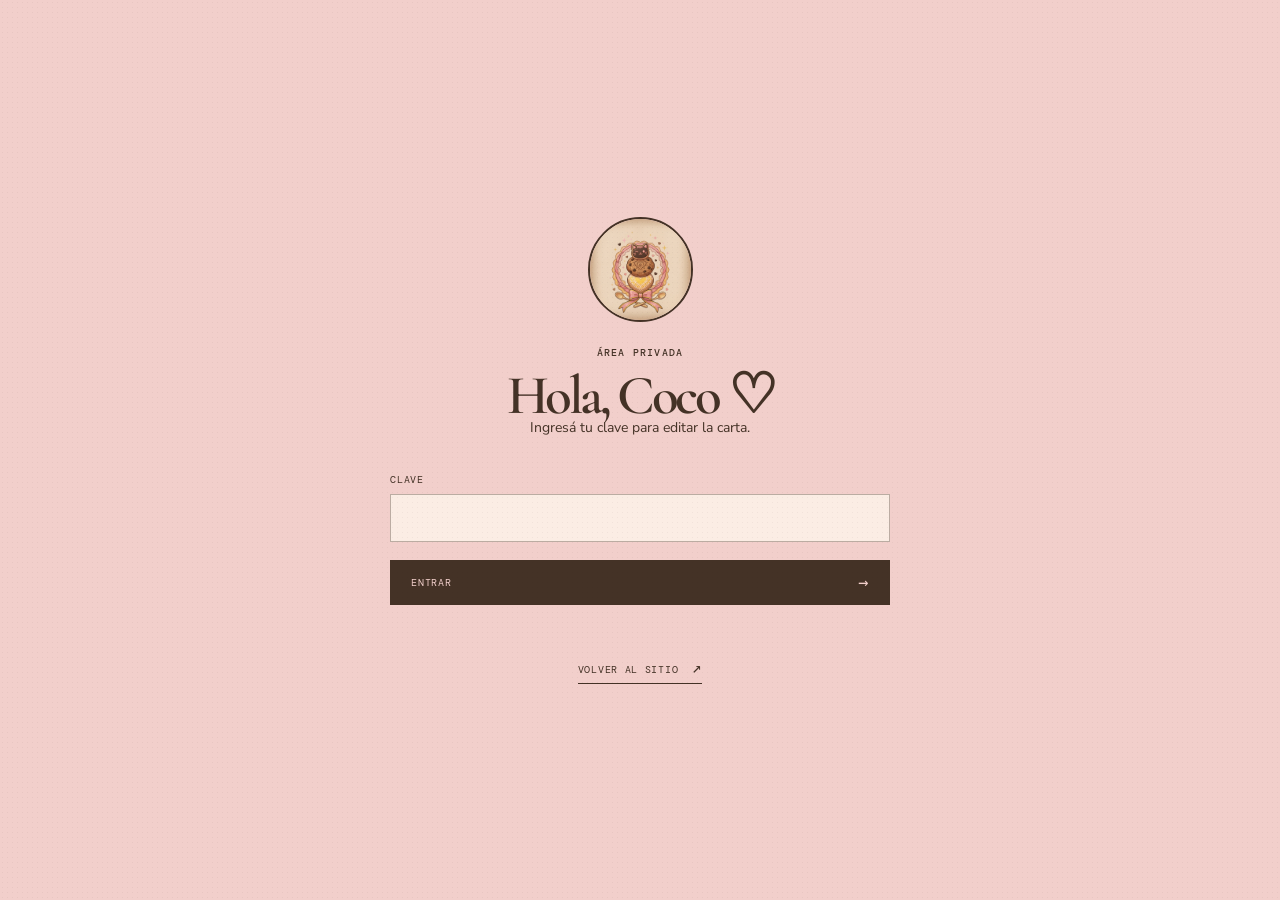
==== admin.html @ c5c944c1 "Create bakery website" ====
<!doctype html>
<html lang="es">
  <head>
    <meta charset="UTF-8" /><meta name="viewport" content="width=device-width, initial-scale=1.0" /><meta name="robots" content="noindex,nofollow" />
    <title>Administración · Coco's Bakery</title><link rel="preconnect" href="https://fonts.googleapis.com" /><link rel="preconnect" href="https://fonts.gstatic.com" crossorigin />
    <link href="https://fonts.googleapis.com/css2?family=Cormorant+Garamond:ital,wght@0,500;0,600;0,700&family=DM+Mono:wght@400;500&family=Nunito+Sans:wght@400;600;700&display=swap" rel="stylesheet" /><link rel="stylesheet" href="styles.css" />
  </head>
  <body class="admin-body"><main class="admin-login" id="admin-login"><img src="assets/cocos-bakery-mark.jpg" alt="" /><p class="eyebrow">Área privada</p><h1>Hola, Coco ♡</h1><p>Ingresá tu clave para editar la carta.</p><form id="login-form"><label for="admin-key">Clave</label><input id="admin-key" type="password" autocomplete="current-password" required /><button class="button button-dark" type="submit">Entrar <span>→</span></button><p class="form-message" role="status"></p></form><a class="text-link" href="index.html">Volver al sitio <span>↗</span></a></main>
    <main class="admin-panel hidden" id="admin-panel"><header class="admin-header"><a class="brand" href="index.html"><span class="brand-mini">C</span><span>Coco's Bakery</span></a><button class="logout" id="logout" type="button">Cerrar sesión</button></header><section class="admin-content"><p class="eyebrow">Panel de administración</p><h1>Tu carta, a tu manera.</h1><p class="admin-intro">Esta primera versión guarda los cambios en este navegador. Cuando el sitio tenga servidor, se conecta a una base de datos para que se vean en todos los dispositivos.</p><div class="admin-grid"><form class="product-form" id="product-form"><h2>Agregar producto</h2><label>Nombre<input name="name" required placeholder="Ej. Torta de cumpleaños" /></label><label>Categoría<select name="category"><option>Galletitas</option><option>Tortas</option><option>Dulces</option></select></label><label>Descripción<textarea name="description" required placeholder="Una breve descripción"></textarea></label><button class="button button-pink" type="submit">Guardar producto <span>+</span></button></form><section class="admin-products"><h2>Productos nuevos</h2><div id="admin-product-list"><p class="empty-state">Todavía no agregaste productos desde este panel.</p></div></section></div></section></main><script src="script.js"></script></body>
</html>
---- styles.css ----
:root { --chocolate:#443226; --wood:#83573a; --milk:#ab7f66; --sakura:#ec9c9d; --mist:#f2cfcb; --paper:#fbede4; --ink:#302018; --line:rgba(68,50,38,.16); --serif:'Cormorant Garamond', Georgia, serif; --sans:'Nunito Sans', sans-serif; --mono:'DM Mono', monospace; }
* { box-sizing:border-box; } html { scroll-behavior:smooth; } body { margin:0; background:var(--paper); color:var(--chocolate); font-family:var(--sans); } body::before { content:''; position:fixed; inset:0; pointer-events:none; opacity:.34; background-image:radial-gradient(rgba(68,50,38,.16) .6px,transparent .7px); background-size:5px 5px; mix-blend-mode:multiply; z-index:10; } a { color:inherit; text-decoration:none; } button,input,textarea,select { font:inherit; } button { cursor:pointer; } .site-shell { overflow:hidden; } .section-pad { padding:104px max(5vw,28px); }
.site-header { min-height:82px; padding:0 max(5vw,28px); display:flex; align-items:center; justify-content:space-between; border-bottom:1px solid var(--line); position:relative; z-index:3; } .brand { display:inline-flex; align-items:center; gap:10px; font-family:var(--serif); font-size:25px; font-weight:600; letter-spacing:-.5px; white-space:nowrap; } .brand-mini { display:grid; place-items:center; width:31px; height:31px; border:1px solid var(--chocolate); border-radius:50%; font-family:var(--serif); font-size:22px; font-style:italic; } .main-nav { display:flex; gap:31px; height:82px; align-items:center; } .main-nav a { font-family:var(--mono); text-transform:uppercase; letter-spacing:.08em; font-size:11px; position:relative; } .main-nav a::after { content:''; position:absolute; left:0; right:0; bottom:-8px; height:1px; transform:scaleX(0); background:var(--chocolate); transition:transform .25s; } .main-nav a:hover::after,.main-nav a.active::after { transform:scaleX(1); }.menu-button { display:none; background:transparent; border:0; color:var(--chocolate); font-family:var(--mono); font-size:11px; text-transform:uppercase; letter-spacing:.08em; }
.eyebrow { font-family:var(--mono); text-transform:uppercase; letter-spacing:.12em; font-size:10px; font-weight:500; margin:0 0 15px; } h1,h2,h3,p { margin-top:0; } h1,h2,h3 { font-family:var(--serif); font-weight:600; } h1 { font-size:clamp(57px,7.6vw,114px); line-height:.8; letter-spacing:-.065em; margin:0; } h1 em,h2 em { font-weight:500; } h2 { font-size:clamp(40px,4.4vw,67px); line-height:.9; letter-spacing:-.055em; margin:0; } .hero { min-height:calc(100vh - 82px); display:grid; grid-template-columns:1.08fr .92fr; padding:clamp(56px,8vh,115px) max(5vw,28px) 55px; position:relative; background:linear-gradient(120deg,var(--paper) 0 68%,var(--mist) 68%); } .hero-copy { align-self:center; max-width:720px; position:relative; z-index:1; } .hero-copy h1 { max-width:800px; } .hero-text { font-size:17px; line-height:1.65; max-width:450px; margin:35px 0 36px; } .hero-actions { display:flex; gap:30px; align-items:center; flex-wrap:wrap; }.button { display:inline-flex; align-items:center; gap:20px; border:1px solid transparent; padding:15px 20px; font-family:var(--mono); text-transform:uppercase; letter-spacing:.08em; font-size:10px; transition:transform .2s, box-shadow .2s; }.button:hover { transform:translateY(-3px); box-shadow:4px 5px 0 rgba(68,50,38,.22); }.button span { font-size:17px; line-height:10px; }.button-dark { color:var(--mist); background:var(--chocolate); }.button-pink { color:var(--chocolate); background:var(--sakura); }.text-link { font-family:var(--mono); text-transform:uppercase; letter-spacing:.07em; font-size:10px; border-bottom:1px solid currentColor; padding:7px 0 5px; }.text-link span { margin-left:7px; font-size:16px; }
.hero-art { min-height:530px; align-self:center; position:relative; margin-left:10px; display:grid; place-items:center; }.lace-ring { position:absolute; width:min(36vw,495px); height:min(36vw,495px); border-radius:49% 51% 48% 52%; border:20px dotted rgba(131,87,58,.35); transform:rotate(-10deg); }.hero-logo-wrap { width:min(27vw,385px); min-width:275px; aspect-ratio:1; border-radius:50%; padding:15px; background:var(--sakura); border:2px solid var(--chocolate); box-shadow:11px 12px 0 rgba(68,50,38,.16); position:relative; z-index:1; }.hero-logo-wrap::before { content:''; position:absolute; inset:5px; border:1px dashed var(--chocolate); border-radius:50%; }.hero-logo-wrap img { width:100%; height:100%; display:block; object-fit:cover; border-radius:50%; border:2px solid var(--chocolate); }.spark { position:absolute; font-family:var(--serif); z-index:2; }.spark-one { color:var(--wood); font-size:42px; top:12%; left:8%; }.spark-two { color:var(--sakura); font-size:66px; right:7%; top:20%; }.spark-three { color:var(--chocolate); font-size:25px; bottom:21%; left:12%; }.ribbon { position:absolute; background:var(--sakura); border:2px solid var(--chocolate); width:92px; height:60px; bottom:8%; z-index:3; }.ribbon-left { transform:rotate(28deg) skew(18deg); left:31%; border-radius:52% 20% 20% 52%; }.ribbon-right { transform:rotate(-28deg) skew(-18deg); right:31%; border-radius:20% 52% 52% 20%; }.art-note { position:absolute; right:1%; bottom:7%; font-family:var(--serif); font-size:23px; font-style:italic; line-height:.8; transform:rotate(-8deg); }
.marquee { display:flex; justify-content:space-around; align-items:center; min-height:56px; padding:9px 5vw; gap:20px; background:var(--chocolate); color:var(--mist); font-family:var(--mono); font-size:10px; letter-spacing:.08em; text-transform:uppercase; white-space:nowrap; }.marquee i { color:var(--sakura); font-style:normal; }.section-heading { display:flex; justify-content:space-between; align-items:end; gap:20px; margin-bottom:45px; }.section-heading .eyebrow { margin-bottom:10px; }.treat-grid { display:grid; grid-template-columns:repeat(3,1fr); gap:23px; }.treat-card { min-height:450px; padding:21px; display:flex; flex-direction:column; border:1px solid rgba(68,50,38,.12); }.treat-card h3 { font-size:33px; margin:8px 0 8px; letter-spacing:-.04em; line-height:.85; }.treat-card p:last-child { font-size:13px; line-height:1.5; margin-bottom:0; }.pink-card { background:var(--sakura); }.cream-card { background:var(--mist); }.brown-card { background:var(--milk); color:var(--paper); }.card-kind { font-family:var(--mono); text-transform:uppercase; letter-spacing:.12em; font-size:9px; margin:0; }.treat-art { height:245px; margin-bottom:24px; position:relative; display:grid; place-items:center; }.cookie-art { margin:0 auto 24px; width:210px; height:210px; border-radius:50%; background:var(--mist); border:7px solid var(--chocolate); box-shadow:inset 0 0 0 5px rgba(236,156,157,.7); color:var(--chocolate); font-family:var(--serif); font-size:75px; }.cookie-art::before,.cookie-art::after { content:'•'; position:absolute; color:var(--milk); font-size:33px; }.cookie-art::before { left:38px; top:31px; }.cookie-art::after { right:38px; bottom:32px; }.cake-art::before,.cake-art::after { content:''; position:absolute; width:160px; height:77px; background:var(--sakura); border:3px solid var(--chocolate); left:50%; transform:translateX(-50%); }.cake-art::before { top:77px; border-radius:50% 50% 12px 12px; box-shadow:0 72px 0 var(--wood),0 72px 0 3px var(--chocolate); }.cake-art::after { width:5px; height:55px; top:25px; background:var(--sakura); border-radius:3px; }.cake-art span { position:absolute; z-index:1; top:62px; width:17px; height:17px; background:var(--mist); border-radius:50%; box-shadow:35px 20px 0 var(--mist),-35px 20px 0 var(--mist); }.brownie-art { width:190px; height:190px; transform:rotate(11deg); background:var(--chocolate); border:7px solid var(--mist); box-shadow:9px 9px 0 rgba(68,50,38,.25); color:var(--sakura); font-size:75px; font-family:var(--serif); }
.story { display:grid; grid-template-columns:.23fr 1.15fr .62fr; align-items:center; gap:7vw; background:var(--wood); color:var(--paper); }.story-copy { max-width:570px; }.story-copy p:not(.eyebrow) { line-height:1.65; font-size:15px; max-width:500px; margin:28px 0 31px; }.story-ornament { display:flex; flex-direction:column; align-items:center; gap:28px; color:var(--sakura); font-size:30px; }.story-ornament::before,.story-ornament::after { content:''; width:1px; height:70px; background:var(--sakura); }.story-stamp { height:190px; width:190px; border:1px solid var(--paper); outline:1px dashed var(--paper); outline-offset:-8px; display:flex; flex-direction:column; align-items:center; justify-content:center; gap:8px; border-radius:50%; text-align:center; transform:rotate(9deg); font-family:var(--mono); letter-spacing:.16em; font-size:10px; }.story-stamp strong { color:var(--sakura); font-family:var(--serif); font-size:49px; line-height:.7; }.story-stamp small { font-family:var(--serif); font-size:14px; font-style:italic; letter-spacing:0; }.social { text-align:center; padding-bottom:118px; }.social h2 { margin-bottom:22px; }.social > p:not(.eyebrow) { max-width:430px; font-size:15px; line-height:1.6; margin:0 auto 35px; }.social-links { display:flex; justify-content:center; flex-wrap:wrap; gap:12px; }.social-links a { width:min(260px,100%); padding:18px 23px; display:flex; justify-content:space-between; background:var(--mist); border:1px solid var(--chocolate); font-family:var(--mono); font-size:11px; text-transform:uppercase; letter-spacing:.09em; transition:background .2s,transform .2s; }.social-links a:hover { background:var(--sakura); transform:translateY(-3px); }.site-footer { padding:31px max(5vw,28px); display:flex; justify-content:space-between; align-items:center; gap:20px; border-top:1px solid var(--line); }.site-footer p { margin:0; font-family:var(--mono); text-transform:uppercase; letter-spacing:.06em; font-size:9px; }.footer-heart { color:var(--sakura); font-size:20px!important; }
.catalogue-hero { min-height:435px; padding:84px max(5vw,28px) 65px; background:var(--mist); position:relative; overflow:hidden; }.catalogue-hero h1 { position:relative; z-index:1; }.catalogue-hero > p:last-of-type { max-width:330px; margin:27px 0 0; line-height:1.6; font-size:14px; }.catalogue-seal { position:absolute; right:13%; top:67px; display:grid; place-items:center; height:180px; width:180px; color:var(--sakura); background:var(--chocolate); border-radius:50%; font-family:var(--serif); font-size:72px; transform:rotate(11deg); outline:1px dashed var(--mist); outline-offset:-9px; }.catalogue-seal small { color:var(--mist); font-family:var(--mono); text-transform:uppercase; letter-spacing:.1em; font-size:8px; margin-top:-57px; }.catalogue { padding-top:56px; }.filters { display:flex; gap:10px; flex-wrap:wrap; padding-bottom:36px; border-bottom:1px solid var(--line); margin-bottom:38px; }.filter { color:var(--chocolate); background:transparent; border:1px solid var(--chocolate); padding:10px 14px; font-family:var(--mono); text-transform:uppercase; letter-spacing:.08em; font-size:9px; }.filter.active,.filter:hover { background:var(--chocolate); color:var(--mist); }.catalogue-grid { display:grid; grid-template-columns:repeat(3,1fr); gap:42px 24px; }.product-card[hidden] { display:none; }.product-card { min-width:0; }.product-visual { aspect-ratio:1.13; display:grid; place-items:center; margin-bottom:17px; overflow:hidden; border:1px solid rgba(68,50,38,.13); position:relative; }.product-visual span { position:relative; z-index:1; font-family:var(--serif); font-size:70px; }.cookie-visual { background:var(--sakura); }.cookie-visual::before { content:''; width:65%; aspect-ratio:1; border-radius:50%; background:var(--mist); border:5px solid var(--chocolate); box-shadow:inset 0 0 0 12px var(--sakura); }.strawberry-visual { background:var(--milk); }.strawberry-visual::before { content:''; width:52%; height:30%; background:var(--mist); border:4px solid var(--chocolate); border-radius:50% 50% 10px 10px; box-shadow:0 53px 0 var(--sakura),0 53px 0 4px var(--chocolate); }.choco-visual { background:var(--chocolate); color:var(--sakura); }.choco-visual::before { content:''; width:54%; aspect-ratio:1; background:var(--milk); transform:rotate(15deg); border:6px solid var(--mist); }.bow-visual { background:var(--mist); }.bow-visual::before,.bow-visual::after { content:''; position:absolute; width:34%; height:26%; background:var(--sakura); border:4px solid var(--chocolate); top:37%; }.bow-visual::before { border-radius:70% 25% 70% 25%; left:17%; transform:rotate(20deg); }.bow-visual::after { border-radius:25% 70% 25% 70%; right:17%; transform:rotate(-20deg); }.vintage-visual { background:var(--sakura); }.vintage-visual::before { content:''; width:58%; height:42%; background:var(--mist); border:4px solid var(--chocolate); border-radius:12px 12px 30% 30%; box-shadow:0 20px 0 -11px var(--chocolate); }.mini-visual { background:var(--wood); color:var(--mist); }.mini-visual::before { content:'✦  ♥  ✦'; position:absolute; color:var(--sakura); font-family:var(--serif); font-size:34px; letter-spacing:14px; }.product-card h3 { font-size:29px; line-height:.9; letter-spacing:-.04em; margin:7px 0 7px; }.product-card > div:last-child > p:not(.card-kind) { font-size:13px; line-height:1.55; margin-bottom:11px; }.price { font-family:var(--mono); text-transform:uppercase; letter-spacing:.11em; font-size:9px; padding-bottom:3px; border-bottom:1px solid var(--chocolate); }.catalogue-note { background:var(--chocolate); color:var(--mist); padding:55px max(5vw,28px); display:flex; align-items:end; justify-content:space-between; gap:35px; }.catalogue-note h2 { font-size:49px; }.catalogue-note p:last-child { width:min(100%,420px); font-size:14px; line-height:1.6; margin:0; }
.admin-body { min-height:100vh; background:var(--mist); }.admin-login { min-height:100vh; width:min(100% - 40px,500px); margin:auto; display:flex; flex-direction:column; justify-content:center; align-items:center; text-align:center; }.admin-login img { height:105px; width:105px; object-fit:cover; border-radius:50%; border:2px solid var(--chocolate); margin-bottom:24px; }.admin-login h1,.admin-content h1 { font-size:55px; }.admin-login > p:not(.eyebrow) { font-size:14px; }.admin-login form { text-align:left; width:100%; margin:22px 0; display:grid; gap:8px; }.admin-login label,.product-form label { font-family:var(--mono); font-size:10px; text-transform:uppercase; letter-spacing:.08em; }.admin-login input,.product-form input,.product-form select,.product-form textarea { width:100%; color:var(--chocolate); background:var(--paper); border:1px solid rgba(68,50,38,.35); padding:12px; outline-color:var(--sakura); }.admin-login .button { justify-content:space-between; margin-top:10px; }.form-message { min-height:15px; color:#8b3040; font-size:12px; margin:0; }.hidden { display:none!important; }.admin-panel { min-height:100vh; }.admin-header { padding:20px max(5vw,28px); border-bottom:1px solid var(--line); display:flex; align-items:center; justify-content:space-between; }.logout { border:0; background:none; font-family:var(--mono); text-transform:uppercase; font-size:10px; letter-spacing:.07em; color:var(--chocolate); }.admin-content { padding:67px max(5vw,28px); }.admin-content > .eyebrow { margin-bottom:8px; }.admin-intro { max-width:620px; line-height:1.6; font-size:14px; margin:25px 0 42px; }.admin-grid { display:grid; grid-template-columns:minmax(280px,.8fr) 1.2fr; gap:38px; }.product-form,.admin-products { padding:25px; background:var(--paper); border:1px solid var(--line); }.product-form { display:grid; gap:17px; align-content:start; }.product-form h2,.admin-products h2 { font-size:34px; margin:0 0 7px; }.product-form label { display:grid; gap:7px; }.product-form textarea { min-height:85px; resize:vertical; }.product-form .button { justify-content:space-between; }.admin-product { display:flex; justify-content:space-between; gap:20px; padding:15px 0; border-top:1px solid var(--line); }.admin-product p { margin:0 0 5px; font-family:var(--mono); text-transform:uppercase; font-size:9px; letter-spacing:.08em; }.admin-product h3 { font-size:24px; margin:0 0 5px; }.admin-product span,.empty-state { font-size:13px; line-height:1.5; }.admin-product button { width:27px; height:27px; border:1px solid var(--chocolate); color:var(--chocolate); background:transparent; font-size:20px; line-height:1; }.visually-hidden { position:absolute; width:1px; height:1px; padding:0; overflow:hidden; clip:rect(0,0,0,0); white-space:nowrap; border:0; }
@media (max-width:800px) { .menu-button { display:block; }.main-nav { display:none; position:absolute; left:0; right:0; top:81px; height:auto; padding:18px 5vw; background:var(--paper); border-bottom:1px solid var(--line); flex-direction:column; align-items:flex-start; gap:19px; }.main-nav.open { display:flex; }.main-nav a::after { display:none; }.hero { grid-template-columns:1fr; min-height:auto; padding-top:77px; background:linear-gradient(163deg,var(--paper) 0 55%,var(--mist) 55%); }.hero-art { min-height:450px; margin:38px 0 0; }.lace-ring { width:390px; height:390px; }.treat-grid,.catalogue-grid { grid-template-columns:repeat(2,1fr); }.story { grid-template-columns:1fr; gap:36px; }.story-ornament { display:none; }.story-stamp { justify-self:end; }.catalogue-seal { right:5%; top:92px; transform:scale(.68) rotate(11deg); transform-origin:top right; }.admin-grid { grid-template-columns:1fr; } }
@media (max-width:540px) { .site-header { min-height:68px; }.brand { font-size:22px; }.main-nav { top:67px; }.hero { padding-top:61px; }.hero h1 { font-size:59px; }.hero-art { min-height:345px; }.hero-logo-wrap { min-width:220px; width:68vw; }.lace-ring { width:290px; height:290px; border-width:13px; }.spark-one { left:0; }.spark-two { right:0; }.art-note { display:none; }.ribbon { bottom:5%; }.marquee { justify-content:flex-start; overflow:hidden; }.marquee span:nth-of-type(n+3),.marquee i:nth-of-type(n+3) { display:none; }.section-pad { padding-top:72px; padding-bottom:72px; }.section-heading { align-items:start; flex-direction:column; margin-bottom:30px; }.treat-grid,.catalogue-grid { grid-template-columns:1fr; }.treat-card { min-height:390px; }.treat-art { height:200px; }.catalogue-hero { min-height:390px; padding-top:64px; }.catalogue-hero h1 { font-size:62px; }.catalogue-seal { display:none; }.catalogue-note { padding-top:47px; padding-bottom:47px; align-items:start; flex-direction:column; gap:20px; }.site-footer { flex-wrap:wrap; }.site-footer p:nth-of-type(1) { order:3; width:calc(100% - 45px); }.story-stamp { justify-self:center; }.social { padding-bottom:84px; } }
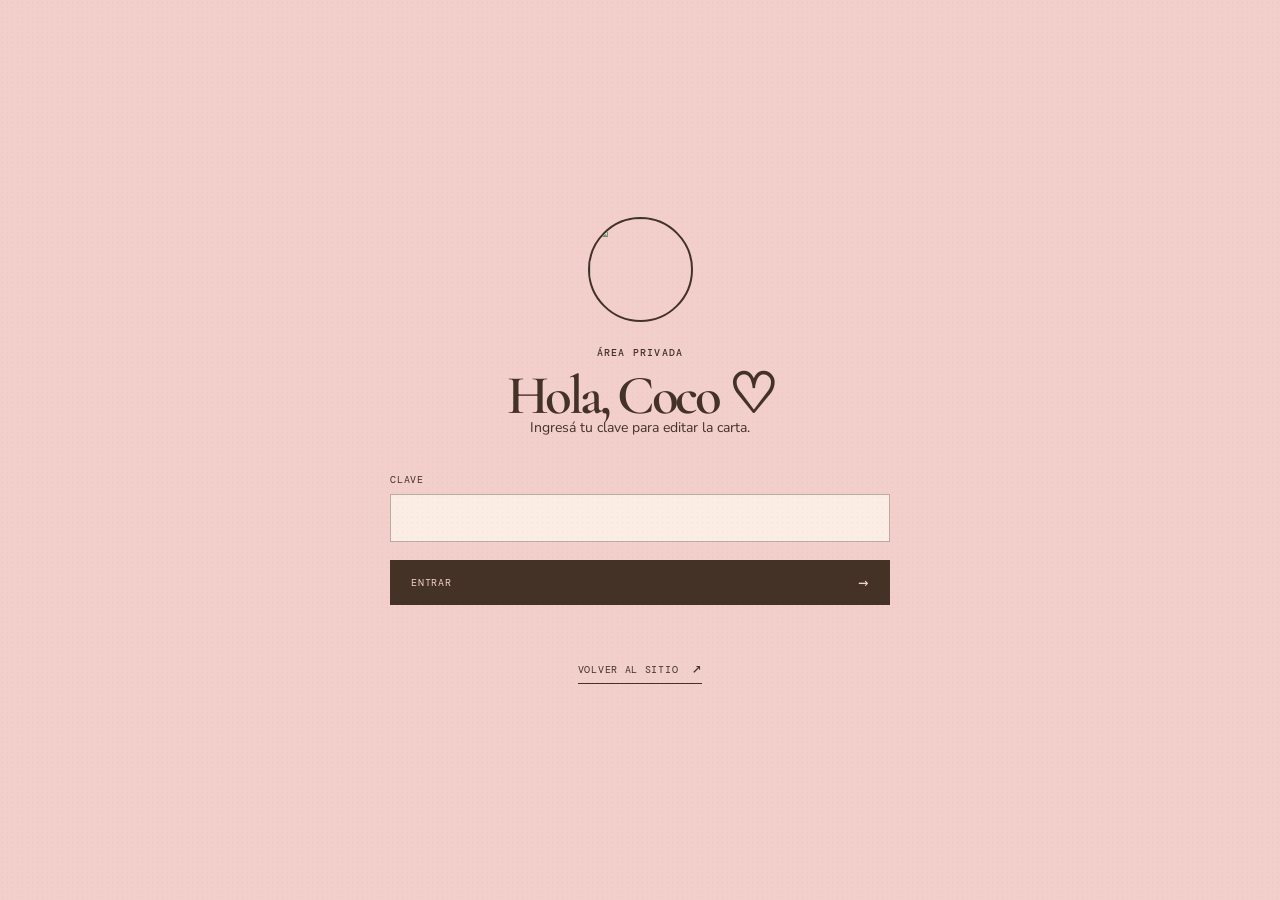
==== commit a1adf185: "Use published brand asset" ====
--- a/admin.html
+++ b/admin.html
@@ -5,6 +5,6 @@
     <title>Administración · Coco's Bakery</title><link rel="preconnect" href="https://fonts.googleapis.com" /><link rel="preconnect" href="https://fonts.gstatic.com" crossorigin />
     <link href="https://fonts.googleapis.com/css2?family=Cormorant+Garamond:ital,wght@0,500;0,600;0,700&family=DM+Mono:wght@400;500&family=Nunito+Sans:wght@400;600;700&display=swap" rel="stylesheet" /><link rel="stylesheet" href="styles.css" />
   </head>
-  <body class="admin-body"><main class="admin-login" id="admin-login"><img src="assets/cocos-bakery-mark.jpg" alt="" /><p class="eyebrow">Área privada</p><h1>Hola, Coco ♡</h1><p>Ingresá tu clave para editar la carta.</p><form id="login-form"><label for="admin-key">Clave</label><input id="admin-key" type="password" autocomplete="current-password" required /><button class="button button-dark" type="submit">Entrar <span>→</span></button><p class="form-message" role="status"></p></form><a class="text-link" href="index.html">Volver al sitio <span>↗</span></a></main>
+  <body class="admin-body"><main class="admin-login" id="admin-login"><img src="https://raw.githubusercontent.com/vslocaltech/cocos-bakery/main/assets/cocos-bakery-mark.jpg" alt="" /><p class="eyebrow">Área privada</p><h1>Hola, Coco ♡</h1><p>Ingresá tu clave para editar la carta.</p><form id="login-form"><label for="admin-key">Clave</label><input id="admin-key" type="password" autocomplete="current-password" required /><button class="button button-dark" type="submit">Entrar <span>→</span></button><p class="form-message" role="status"></p></form><a class="text-link" href="index.html">Volver al sitio <span>↗</span></a></main>
     <main class="admin-panel hidden" id="admin-panel"><header class="admin-header"><a class="brand" href="index.html"><span class="brand-mini">C</span><span>Coco's Bakery</span></a><button class="logout" id="logout" type="button">Cerrar sesión</button></header><section class="admin-content"><p class="eyebrow">Panel de administración</p><h1>Tu carta, a tu manera.</h1><p class="admin-intro">Esta primera versión guarda los cambios en este navegador. Cuando el sitio tenga servidor, se conecta a una base de datos para que se vean en todos los dispositivos.</p><div class="admin-grid"><form class="product-form" id="product-form"><h2>Agregar producto</h2><label>Nombre<input name="name" required placeholder="Ej. Torta de cumpleaños" /></label><label>Categoría<select name="category"><option>Galletitas</option><option>Tortas</option><option>Dulces</option></select></label><label>Descripción<textarea name="description" required placeholder="Una breve descripción"></textarea></label><button class="button button-pink" type="submit">Guardar producto <span>+</span></button></form><section class="admin-products"><h2>Productos nuevos</h2><div id="admin-product-list"><p class="empty-state">Todavía no agregaste productos desde este panel.</p></div></section></div></section></main><script src="script.js"></script></body>
 </html>
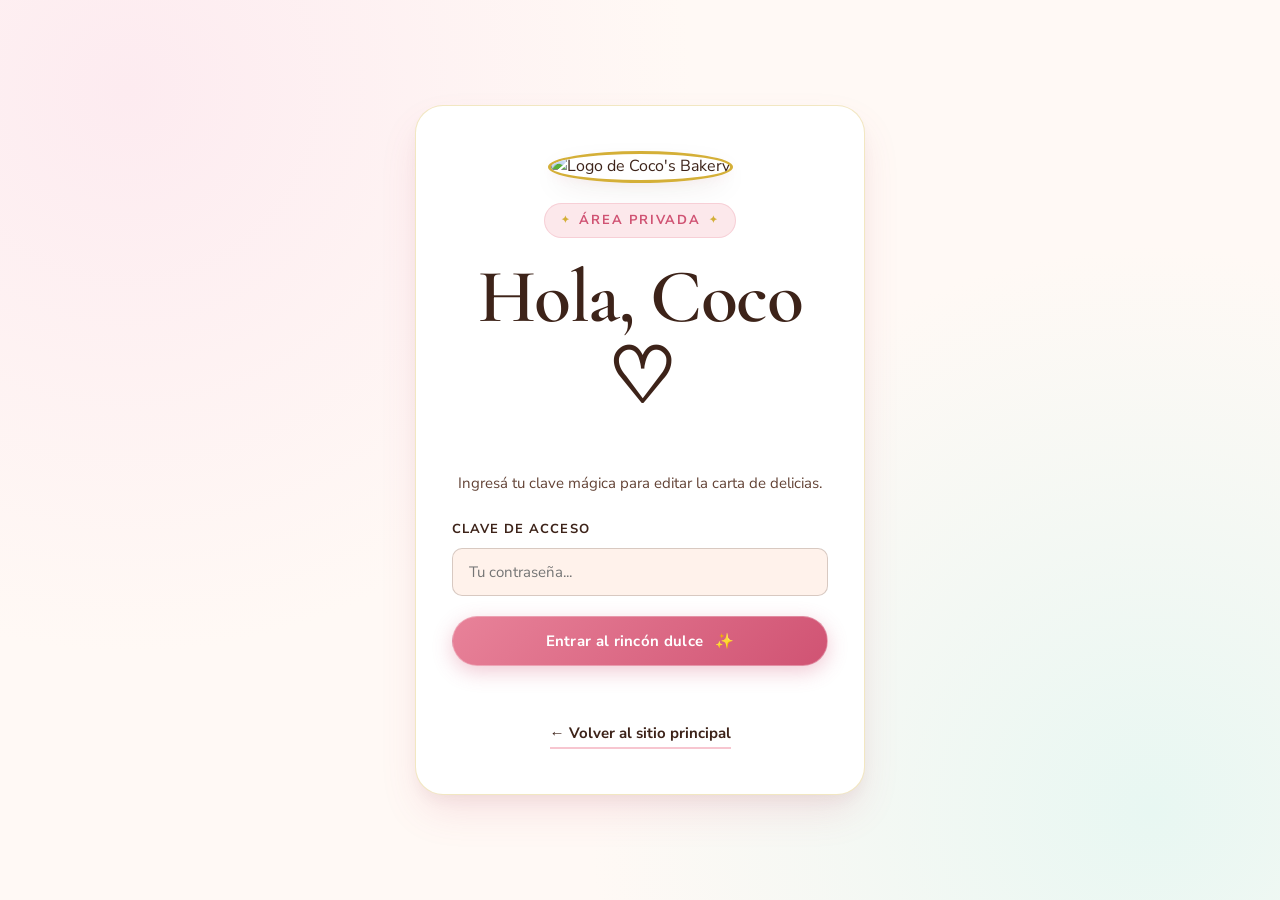
==== commit d9ff750c: "Revamp visual estilo Monerias de Cafe, panel admin completo y script iniciar_sitio.bat" ====
--- a/admin.html
+++ b/admin.html
@@ -1,10 +1,142 @@
 <!doctype html>
 <html lang="es">
   <head>
-    <meta charset="UTF-8" /><meta name="viewport" content="width=device-width, initial-scale=1.0" /><meta name="robots" content="noindex,nofollow" />
-    <title>Administración · Coco's Bakery</title><link rel="preconnect" href="https://fonts.googleapis.com" /><link rel="preconnect" href="https://fonts.gstatic.com" crossorigin />
-    <link href="https://fonts.googleapis.com/css2?family=Cormorant+Garamond:ital,wght@0,500;0,600;0,700&family=DM+Mono:wght@400;500&family=Nunito+Sans:wght@400;600;700&display=swap" rel="stylesheet" /><link rel="stylesheet" href="styles.css" />
+    <meta charset="UTF-8" />
+    <meta name="viewport" content="width=device-width, initial-scale=1.0" />
+    <meta name="robots" content="noindex,nofollow" />
+    <title>Administración · Coco's Bakery</title>
+    <link rel="preconnect" href="https://fonts.googleapis.com" />
+    <link rel="preconnect" href="https://fonts.gstatic.com" crossorigin />
+    <link href="https://fonts.googleapis.com/css2?family=Cormorant+Garamond:ital,wght@0,500;0,600;0,700;1,500&family=Nunito+Sans:wght@400;600;700;800&display=swap" rel="stylesheet" />
+    <link rel="stylesheet" href="styles.css" />
   </head>
-  <body class="admin-body"><main class="admin-login" id="admin-login"><img src="https://raw.githubusercontent.com/vslocaltech/cocos-bakery/main/assets/cocos-bakery-mark.jpg" alt="" /><p class="eyebrow">Área privada</p><h1>Hola, Coco ♡</h1><p>Ingresá tu clave para editar la carta.</p><form id="login-form"><label for="admin-key">Clave</label><input id="admin-key" type="password" autocomplete="current-password" required /><button class="button button-dark" type="submit">Entrar <span>→</span></button><p class="form-message" role="status"></p></form><a class="text-link" href="index.html">Volver al sitio <span>↗</span></a></main>
-    <main class="admin-panel hidden" id="admin-panel"><header class="admin-header"><a class="brand" href="index.html"><span class="brand-mini">C</span><span>Coco's Bakery</span></a><button class="logout" id="logout" type="button">Cerrar sesión</button></header><section class="admin-content"><p class="eyebrow">Panel de administración</p><h1>Tu carta, a tu manera.</h1><p class="admin-intro">Esta primera versión guarda los cambios en este navegador. Cuando el sitio tenga servidor, se conecta a una base de datos para que se vean en todos los dispositivos.</p><div class="admin-grid"><form class="product-form" id="product-form"><h2>Agregar producto</h2><label>Nombre<input name="name" required placeholder="Ej. Torta de cumpleaños" /></label><label>Categoría<select name="category"><option>Galletitas</option><option>Tortas</option><option>Dulces</option></select></label><label>Descripción<textarea name="description" required placeholder="Una breve descripción"></textarea></label><button class="button button-pink" type="submit">Guardar producto <span>+</span></button></form><section class="admin-products"><h2>Productos nuevos</h2><div id="admin-product-list"><p class="empty-state">Todavía no agregaste productos desde este panel.</p></div></section></div></section></main><script src="script.js"></script></body>
+  <body class="admin-body">
+
+    <!-- PANTALLA DE INGRESO (LOGIN) -->
+    <main class="admin-login-wrap" id="admin-login">
+      <div class="admin-login-card">
+        <img class="admin-login-avatar" src="https://raw.githubusercontent.com/vslocaltech/cocos-bakery/main/assets/cocos-bakery-mark.jpg" alt="Logo de Coco's Bakery" />
+        <span class="eyebrow">Área Privada</span>
+        <h1>Hola, Coco ♡</h1>
+        <p style="color: var(--choco-soft); font-size: 15px; margin-bottom: 24px;">Ingresá tu clave mágica para editar la carta de delicias.</p>
+        
+        <form id="login-form">
+          <div class="form-group">
+            <label for="admin-key">Clave de acceso</label>
+            <input id="admin-key" class="form-control" type="password" autocomplete="current-password" placeholder="Tu contraseña..." required />
+          </div>
+          <button class="button button-pink" type="submit" style="width: 100%;">
+            Entrar al rincón dulce <span>✨</span>
+          </button>
+          <p class="form-message" role="status"></p>
+        </form>
+
+        <div style="margin-top: 25px;">
+          <a class="text-link" href="index.html">← Volver al sitio principal</a>
+        </div>
+      </div>
+    </main>
+
+    <!-- PANEL DE ADMINISTRACIÓN (DASHBOARD) -->
+    <main class="admin-panel hidden" id="admin-panel">
+      <!-- Barra superior -->
+      <header class="admin-navbar">
+        <a class="brand" href="index.html">
+          <span class="brand-mini">C</span>
+          <span>Coco's Bakery</span>
+        </a>
+        <div class="admin-nav-actions">
+          <a href="catalogo.html" class="button button-secondary" style="padding: 8px 18px; font-size: 13px;">
+            Ver catálogo <span>↗</span>
+          </a>
+          <button class="button button-dark" id="logout" type="button" style="padding: 8px 18px; font-size: 13px;">
+            Cerrar sesión
+          </button>
+        </div>
+      </header>
+
+      <!-- Contenedor del panel -->
+      <div class="admin-container">
+        <div style="margin-bottom: 35px;">
+          <span class="eyebrow">Monerías de Café · Panel de Gestión</span>
+          <h1>Tu carta, a tu manera ✨</h1>
+          <p style="color: var(--choco-soft); max-width: 680px; font-size: 16px;">
+            Podés agregar nuevos dulces, cambiar sus fotos, actualizar sus precios o editarlos cuando quieras. Los cambios se reflejarán instantáneamente en la tienda.
+          </p>
+        </div>
+
+        <div class="admin-grid-layout">
+          <!-- Formulario Agregar / Editar Producto -->
+          <section class="admin-panel-card">
+            <h2 id="form-title">Agregar Nuevo Dulce 🧁</h2>
+            <p class="subtitle">Completá los detalles para publicar en el catálogo.</p>
+
+            <form id="product-form">
+              <input type="hidden" id="edit-index" value="-1" />
+
+              <div class="form-group">
+                <label for="prod-name">Nombre del producto</label>
+                <input id="prod-name" name="name" class="form-control" required placeholder="Ej. Tarta de Frutillas Vintage" />
+              </div>
+
+              <div class="form-group">
+                <label for="prod-category">Categoría</label>
+                <select id="prod-category" name="category" class="form-control">
+                  <option value="Tortas">Tortas</option>
+                  <option value="Galletitas">Galletitas</option>
+                  <option value="Dulces">Dulces</option>
+                  <option value="Especiales">Especiales</option>
+                </select>
+              </div>
+
+              <div class="form-group">
+                <label for="prod-price">Precio referencial</label>
+                <input id="prod-price" name="price" class="form-control" placeholder="Ej. $4.500 o Consultar" />
+              </div>
+
+              <div class="form-group">
+                <label for="prod-desc">Descripción</label>
+                <textarea id="prod-desc" name="description" class="form-control" rows="3" required placeholder="Detalles, sabores e ingredientes con encanto..."></textarea>
+              </div>
+
+              <div class="form-group">
+                <label>Foto del producto</label>
+                <div style="display: grid; gap: 8px;">
+                  <input type="file" id="product-image-file" class="form-control" accept="image/*" style="font-size: 13px;" />
+                  <input type="url" id="product-image-url" class="form-control" placeholder="O pega un enlace de imagen (https://...)" />
+                </div>
+                <!-- Vista previa de imagen -->
+                <div class="image-preview-box">
+                  <span id="preview-placeholder" class="image-preview-placeholder">
+                    ✨ Vista previa de la foto aquí
+                  </span>
+                  <img id="preview-image" class="hidden" alt="Vista previa del dulce" />
+                </div>
+              </div>
+
+              <div style="display: grid; gap: 10px; margin-top: 25px;">
+                <button id="submit-btn" class="button button-pink" type="submit" style="width: 100%;">
+                  Guardar en la carta <span>+</span>
+                </button>
+                <button id="cancel-btn" class="button button-secondary hidden" type="button" style="width: 100%;">
+                  Cancelar edición
+                </button>
+              </div>
+            </form>
+          </section>
+
+          <!-- Listado de Productos Existentes -->
+          <section class="admin-panel-card">
+            <h2>Dulces en la Carta 🎀</h2>
+            <p class="subtitle">Lista en vivo de los productos disponibles en tu web.</p>
+            <div id="admin-product-list" class="admin-products-list">
+              <!-- Renderizado dinámicamente con script.js -->
+            </div>
+          </section>
+        </div>
+      </div>
+    </main>
+
+    <script src="script.js"></script>
+  </body>
 </html>
--- a/styles.css
+++ b/styles.css
@@ -1,11 +1,1345 @@
-:root { --chocolate:#443226; --wood:#83573a; --milk:#ab7f66; --sakura:#ec9c9d; --mist:#f2cfcb; --paper:#fbede4; --ink:#302018; --line:rgba(68,50,38,.16); --serif:'Cormorant Garamond', Georgia, serif; --sans:'Nunito Sans', sans-serif; --mono:'DM Mono', monospace; }
-* { box-sizing:border-box; } html { scroll-behavior:smooth; } body { margin:0; background:var(--paper); color:var(--chocolate); font-family:var(--sans); } body::before { content:''; position:fixed; inset:0; pointer-events:none; opacity:.34; background-image:radial-gradient(rgba(68,50,38,.16) .6px,transparent .7px); background-size:5px 5px; mix-blend-mode:multiply; z-index:10; } a { color:inherit; text-decoration:none; } button,input,textarea,select { font:inherit; } button { cursor:pointer; } .site-shell { overflow:hidden; } .section-pad { padding:104px max(5vw,28px); }
-.site-header { min-height:82px; padding:0 max(5vw,28px); display:flex; align-items:center; justify-content:space-between; border-bottom:1px solid var(--line); position:relative; z-index:3; } .brand { display:inline-flex; align-items:center; gap:10px; font-family:var(--serif); font-size:25px; font-weight:600; letter-spacing:-.5px; white-space:nowrap; } .brand-mini { display:grid; place-items:center; width:31px; height:31px; border:1px solid var(--chocolate); border-radius:50%; font-family:var(--serif); font-size:22px; font-style:italic; } .main-nav { display:flex; gap:31px; height:82px; align-items:center; } .main-nav a { font-family:var(--mono); text-transform:uppercase; letter-spacing:.08em; font-size:11px; position:relative; } .main-nav a::after { content:''; position:absolute; left:0; right:0; bottom:-8px; height:1px; transform:scaleX(0); background:var(--chocolate); transition:transform .25s; } .main-nav a:hover::after,.main-nav a.active::after { transform:scaleX(1); }.menu-button { display:none; background:transparent; border:0; color:var(--chocolate); font-family:var(--mono); font-size:11px; text-transform:uppercase; letter-spacing:.08em; }
-.eyebrow { font-family:var(--mono); text-transform:uppercase; letter-spacing:.12em; font-size:10px; font-weight:500; margin:0 0 15px; } h1,h2,h3,p { margin-top:0; } h1,h2,h3 { font-family:var(--serif); font-weight:600; } h1 { font-size:clamp(57px,7.6vw,114px); line-height:.8; letter-spacing:-.065em; margin:0; } h1 em,h2 em { font-weight:500; } h2 { font-size:clamp(40px,4.4vw,67px); line-height:.9; letter-spacing:-.055em; margin:0; } .hero { min-height:calc(100vh - 82px); display:grid; grid-template-columns:1.08fr .92fr; padding:clamp(56px,8vh,115px) max(5vw,28px) 55px; position:relative; background:linear-gradient(120deg,var(--paper) 0 68%,var(--mist) 68%); } .hero-copy { align-self:center; max-width:720px; position:relative; z-index:1; } .hero-copy h1 { max-width:800px; } .hero-text { font-size:17px; line-height:1.65; max-width:450px; margin:35px 0 36px; } .hero-actions { display:flex; gap:30px; align-items:center; flex-wrap:wrap; }.button { display:inline-flex; align-items:center; gap:20px; border:1px solid transparent; padding:15px 20px; font-family:var(--mono); text-transform:uppercase; letter-spacing:.08em; font-size:10px; transition:transform .2s, box-shadow .2s; }.button:hover { transform:translateY(-3px); box-shadow:4px 5px 0 rgba(68,50,38,.22); }.button span { font-size:17px; line-height:10px; }.button-dark { color:var(--mist); background:var(--chocolate); }.button-pink { color:var(--chocolate); background:var(--sakura); }.text-link { font-family:var(--mono); text-transform:uppercase; letter-spacing:.07em; font-size:10px; border-bottom:1px solid currentColor; padding:7px 0 5px; }.text-link span { margin-left:7px; font-size:16px; }
-.hero-art { min-height:530px; align-self:center; position:relative; margin-left:10px; display:grid; place-items:center; }.lace-ring { position:absolute; width:min(36vw,495px); height:min(36vw,495px); border-radius:49% 51% 48% 52%; border:20px dotted rgba(131,87,58,.35); transform:rotate(-10deg); }.hero-logo-wrap { width:min(27vw,385px); min-width:275px; aspect-ratio:1; border-radius:50%; padding:15px; background:var(--sakura); border:2px solid var(--chocolate); box-shadow:11px 12px 0 rgba(68,50,38,.16); position:relative; z-index:1; }.hero-logo-wrap::before { content:''; position:absolute; inset:5px; border:1px dashed var(--chocolate); border-radius:50%; }.hero-logo-wrap img { width:100%; height:100%; display:block; object-fit:cover; border-radius:50%; border:2px solid var(--chocolate); }.spark { position:absolute; font-family:var(--serif); z-index:2; }.spark-one { color:var(--wood); font-size:42px; top:12%; left:8%; }.spark-two { color:var(--sakura); font-size:66px; right:7%; top:20%; }.spark-three { color:var(--chocolate); font-size:25px; bottom:21%; left:12%; }.ribbon { position:absolute; background:var(--sakura); border:2px solid var(--chocolate); width:92px; height:60px; bottom:8%; z-index:3; }.ribbon-left { transform:rotate(28deg) skew(18deg); left:31%; border-radius:52% 20% 20% 52%; }.ribbon-right { transform:rotate(-28deg) skew(-18deg); right:31%; border-radius:20% 52% 52% 20%; }.art-note { position:absolute; right:1%; bottom:7%; font-family:var(--serif); font-size:23px; font-style:italic; line-height:.8; transform:rotate(-8deg); }
-.marquee { display:flex; justify-content:space-around; align-items:center; min-height:56px; padding:9px 5vw; gap:20px; background:var(--chocolate); color:var(--mist); font-family:var(--mono); font-size:10px; letter-spacing:.08em; text-transform:uppercase; white-space:nowrap; }.marquee i { color:var(--sakura); font-style:normal; }.section-heading { display:flex; justify-content:space-between; align-items:end; gap:20px; margin-bottom:45px; }.section-heading .eyebrow { margin-bottom:10px; }.treat-grid { display:grid; grid-template-columns:repeat(3,1fr); gap:23px; }.treat-card { min-height:450px; padding:21px; display:flex; flex-direction:column; border:1px solid rgba(68,50,38,.12); }.treat-card h3 { font-size:33px; margin:8px 0 8px; letter-spacing:-.04em; line-height:.85; }.treat-card p:last-child { font-size:13px; line-height:1.5; margin-bottom:0; }.pink-card { background:var(--sakura); }.cream-card { background:var(--mist); }.brown-card { background:var(--milk); color:var(--paper); }.card-kind { font-family:var(--mono); text-transform:uppercase; letter-spacing:.12em; font-size:9px; margin:0; }.treat-art { height:245px; margin-bottom:24px; position:relative; display:grid; place-items:center; }.cookie-art { margin:0 auto 24px; width:210px; height:210px; border-radius:50%; background:var(--mist); border:7px solid var(--chocolate); box-shadow:inset 0 0 0 5px rgba(236,156,157,.7); color:var(--chocolate); font-family:var(--serif); font-size:75px; }.cookie-art::before,.cookie-art::after { content:'•'; position:absolute; color:var(--milk); font-size:33px; }.cookie-art::before { left:38px; top:31px; }.cookie-art::after { right:38px; bottom:32px; }.cake-art::before,.cake-art::after { content:''; position:absolute; width:160px; height:77px; background:var(--sakura); border:3px solid var(--chocolate); left:50%; transform:translateX(-50%); }.cake-art::before { top:77px; border-radius:50% 50% 12px 12px; box-shadow:0 72px 0 var(--wood),0 72px 0 3px var(--chocolate); }.cake-art::after { width:5px; height:55px; top:25px; background:var(--sakura); border-radius:3px; }.cake-art span { position:absolute; z-index:1; top:62px; width:17px; height:17px; background:var(--mist); border-radius:50%; box-shadow:35px 20px 0 var(--mist),-35px 20px 0 var(--mist); }.brownie-art { width:190px; height:190px; transform:rotate(11deg); background:var(--chocolate); border:7px solid var(--mist); box-shadow:9px 9px 0 rgba(68,50,38,.25); color:var(--sakura); font-size:75px; font-family:var(--serif); }
-.story { display:grid; grid-template-columns:.23fr 1.15fr .62fr; align-items:center; gap:7vw; background:var(--wood); color:var(--paper); }.story-copy { max-width:570px; }.story-copy p:not(.eyebrow) { line-height:1.65; font-size:15px; max-width:500px; margin:28px 0 31px; }.story-ornament { display:flex; flex-direction:column; align-items:center; gap:28px; color:var(--sakura); font-size:30px; }.story-ornament::before,.story-ornament::after { content:''; width:1px; height:70px; background:var(--sakura); }.story-stamp { height:190px; width:190px; border:1px solid var(--paper); outline:1px dashed var(--paper); outline-offset:-8px; display:flex; flex-direction:column; align-items:center; justify-content:center; gap:8px; border-radius:50%; text-align:center; transform:rotate(9deg); font-family:var(--mono); letter-spacing:.16em; font-size:10px; }.story-stamp strong { color:var(--sakura); font-family:var(--serif); font-size:49px; line-height:.7; }.story-stamp small { font-family:var(--serif); font-size:14px; font-style:italic; letter-spacing:0; }.social { text-align:center; padding-bottom:118px; }.social h2 { margin-bottom:22px; }.social > p:not(.eyebrow) { max-width:430px; font-size:15px; line-height:1.6; margin:0 auto 35px; }.social-links { display:flex; justify-content:center; flex-wrap:wrap; gap:12px; }.social-links a { width:min(260px,100%); padding:18px 23px; display:flex; justify-content:space-between; background:var(--mist); border:1px solid var(--chocolate); font-family:var(--mono); font-size:11px; text-transform:uppercase; letter-spacing:.09em; transition:background .2s,transform .2s; }.social-links a:hover { background:var(--sakura); transform:translateY(-3px); }.site-footer { padding:31px max(5vw,28px); display:flex; justify-content:space-between; align-items:center; gap:20px; border-top:1px solid var(--line); }.site-footer p { margin:0; font-family:var(--mono); text-transform:uppercase; letter-spacing:.06em; font-size:9px; }.footer-heart { color:var(--sakura); font-size:20px!important; }
-.catalogue-hero { min-height:435px; padding:84px max(5vw,28px) 65px; background:var(--mist); position:relative; overflow:hidden; }.catalogue-hero h1 { position:relative; z-index:1; }.catalogue-hero > p:last-of-type { max-width:330px; margin:27px 0 0; line-height:1.6; font-size:14px; }.catalogue-seal { position:absolute; right:13%; top:67px; display:grid; place-items:center; height:180px; width:180px; color:var(--sakura); background:var(--chocolate); border-radius:50%; font-family:var(--serif); font-size:72px; transform:rotate(11deg); outline:1px dashed var(--mist); outline-offset:-9px; }.catalogue-seal small { color:var(--mist); font-family:var(--mono); text-transform:uppercase; letter-spacing:.1em; font-size:8px; margin-top:-57px; }.catalogue { padding-top:56px; }.filters { display:flex; gap:10px; flex-wrap:wrap; padding-bottom:36px; border-bottom:1px solid var(--line); margin-bottom:38px; }.filter { color:var(--chocolate); background:transparent; border:1px solid var(--chocolate); padding:10px 14px; font-family:var(--mono); text-transform:uppercase; letter-spacing:.08em; font-size:9px; }.filter.active,.filter:hover { background:var(--chocolate); color:var(--mist); }.catalogue-grid { display:grid; grid-template-columns:repeat(3,1fr); gap:42px 24px; }.product-card[hidden] { display:none; }.product-card { min-width:0; }.product-visual { aspect-ratio:1.13; display:grid; place-items:center; margin-bottom:17px; overflow:hidden; border:1px solid rgba(68,50,38,.13); position:relative; }.product-visual span { position:relative; z-index:1; font-family:var(--serif); font-size:70px; }.cookie-visual { background:var(--sakura); }.cookie-visual::before { content:''; width:65%; aspect-ratio:1; border-radius:50%; background:var(--mist); border:5px solid var(--chocolate); box-shadow:inset 0 0 0 12px var(--sakura); }.strawberry-visual { background:var(--milk); }.strawberry-visual::before { content:''; width:52%; height:30%; background:var(--mist); border:4px solid var(--chocolate); border-radius:50% 50% 10px 10px; box-shadow:0 53px 0 var(--sakura),0 53px 0 4px var(--chocolate); }.choco-visual { background:var(--chocolate); color:var(--sakura); }.choco-visual::before { content:''; width:54%; aspect-ratio:1; background:var(--milk); transform:rotate(15deg); border:6px solid var(--mist); }.bow-visual { background:var(--mist); }.bow-visual::before,.bow-visual::after { content:''; position:absolute; width:34%; height:26%; background:var(--sakura); border:4px solid var(--chocolate); top:37%; }.bow-visual::before { border-radius:70% 25% 70% 25%; left:17%; transform:rotate(20deg); }.bow-visual::after { border-radius:25% 70% 25% 70%; right:17%; transform:rotate(-20deg); }.vintage-visual { background:var(--sakura); }.vintage-visual::before { content:''; width:58%; height:42%; background:var(--mist); border:4px solid var(--chocolate); border-radius:12px 12px 30% 30%; box-shadow:0 20px 0 -11px var(--chocolate); }.mini-visual { background:var(--wood); color:var(--mist); }.mini-visual::before { content:'✦  ♥  ✦'; position:absolute; color:var(--sakura); font-family:var(--serif); font-size:34px; letter-spacing:14px; }.product-card h3 { font-size:29px; line-height:.9; letter-spacing:-.04em; margin:7px 0 7px; }.product-card > div:last-child > p:not(.card-kind) { font-size:13px; line-height:1.55; margin-bottom:11px; }.price { font-family:var(--mono); text-transform:uppercase; letter-spacing:.11em; font-size:9px; padding-bottom:3px; border-bottom:1px solid var(--chocolate); }.catalogue-note { background:var(--chocolate); color:var(--mist); padding:55px max(5vw,28px); display:flex; align-items:end; justify-content:space-between; gap:35px; }.catalogue-note h2 { font-size:49px; }.catalogue-note p:last-child { width:min(100%,420px); font-size:14px; line-height:1.6; margin:0; }
-.admin-body { min-height:100vh; background:var(--mist); }.admin-login { min-height:100vh; width:min(100% - 40px,500px); margin:auto; display:flex; flex-direction:column; justify-content:center; align-items:center; text-align:center; }.admin-login img { height:105px; width:105px; object-fit:cover; border-radius:50%; border:2px solid var(--chocolate); margin-bottom:24px; }.admin-login h1,.admin-content h1 { font-size:55px; }.admin-login > p:not(.eyebrow) { font-size:14px; }.admin-login form { text-align:left; width:100%; margin:22px 0; display:grid; gap:8px; }.admin-login label,.product-form label { font-family:var(--mono); font-size:10px; text-transform:uppercase; letter-spacing:.08em; }.admin-login input,.product-form input,.product-form select,.product-form textarea { width:100%; color:var(--chocolate); background:var(--paper); border:1px solid rgba(68,50,38,.35); padding:12px; outline-color:var(--sakura); }.admin-login .button { justify-content:space-between; margin-top:10px; }.form-message { min-height:15px; color:#8b3040; font-size:12px; margin:0; }.hidden { display:none!important; }.admin-panel { min-height:100vh; }.admin-header { padding:20px max(5vw,28px); border-bottom:1px solid var(--line); display:flex; align-items:center; justify-content:space-between; }.logout { border:0; background:none; font-family:var(--mono); text-transform:uppercase; font-size:10px; letter-spacing:.07em; color:var(--chocolate); }.admin-content { padding:67px max(5vw,28px); }.admin-content > .eyebrow { margin-bottom:8px; }.admin-intro { max-width:620px; line-height:1.6; font-size:14px; margin:25px 0 42px; }.admin-grid { display:grid; grid-template-columns:minmax(280px,.8fr) 1.2fr; gap:38px; }.product-form,.admin-products { padding:25px; background:var(--paper); border:1px solid var(--line); }.product-form { display:grid; gap:17px; align-content:start; }.product-form h2,.admin-products h2 { font-size:34px; margin:0 0 7px; }.product-form label { display:grid; gap:7px; }.product-form textarea { min-height:85px; resize:vertical; }.product-form .button { justify-content:space-between; }.admin-product { display:flex; justify-content:space-between; gap:20px; padding:15px 0; border-top:1px solid var(--line); }.admin-product p { margin:0 0 5px; font-family:var(--mono); text-transform:uppercase; font-size:9px; letter-spacing:.08em; }.admin-product h3 { font-size:24px; margin:0 0 5px; }.admin-product span,.empty-state { font-size:13px; line-height:1.5; }.admin-product button { width:27px; height:27px; border:1px solid var(--chocolate); color:var(--chocolate); background:transparent; font-size:20px; line-height:1; }.visually-hidden { position:absolute; width:1px; height:1px; padding:0; overflow:hidden; clip:rect(0,0,0,0); white-space:nowrap; border:0; }
-@media (max-width:800px) { .menu-button { display:block; }.main-nav { display:none; position:absolute; left:0; right:0; top:81px; height:auto; padding:18px 5vw; background:var(--paper); border-bottom:1px solid var(--line); flex-direction:column; align-items:flex-start; gap:19px; }.main-nav.open { display:flex; }.main-nav a::after { display:none; }.hero { grid-template-columns:1fr; min-height:auto; padding-top:77px; background:linear-gradient(163deg,var(--paper) 0 55%,var(--mist) 55%); }.hero-art { min-height:450px; margin:38px 0 0; }.lace-ring { width:390px; height:390px; }.treat-grid,.catalogue-grid { grid-template-columns:repeat(2,1fr); }.story { grid-template-columns:1fr; gap:36px; }.story-ornament { display:none; }.story-stamp { justify-self:end; }.catalogue-seal { right:5%; top:92px; transform:scale(.68) rotate(11deg); transform-origin:top right; }.admin-grid { grid-template-columns:1fr; } }
-@media (max-width:540px) { .site-header { min-height:68px; }.brand { font-size:22px; }.main-nav { top:67px; }.hero { padding-top:61px; }.hero h1 { font-size:59px; }.hero-art { min-height:345px; }.hero-logo-wrap { min-width:220px; width:68vw; }.lace-ring { width:290px; height:290px; border-width:13px; }.spark-one { left:0; }.spark-two { right:0; }.art-note { display:none; }.ribbon { bottom:5%; }.marquee { justify-content:flex-start; overflow:hidden; }.marquee span:nth-of-type(n+3),.marquee i:nth-of-type(n+3) { display:none; }.section-pad { padding-top:72px; padding-bottom:72px; }.section-heading { align-items:start; flex-direction:column; margin-bottom:30px; }.treat-grid,.catalogue-grid { grid-template-columns:1fr; }.treat-card { min-height:390px; }.treat-art { height:200px; }.catalogue-hero { min-height:390px; padding-top:64px; }.catalogue-hero h1 { font-size:62px; }.catalogue-seal { display:none; }.catalogue-note { padding-top:47px; padding-bottom:47px; align-items:start; flex-direction:column; gap:20px; }.site-footer { flex-wrap:wrap; }.site-footer p:nth-of-type(1) { order:3; width:calc(100% - 45px); }.story-stamp { justify-self:center; }.social { padding-bottom:84px; } }
+/* ==========================================================================
+   COCO'S BAKERY — ESTILO "MONERÍAS DE CAFÉ" (CAFÉ CUTIES)
+   Inspirado en la temática victoriana / maid café de fantasía, repostería mágica,
+   tonos rosa pastel, crema de vainilla, acentos dorados y lazos delicados.
+   ========================================================================== */
+
+:root {
+  /* Paleta "Monerías de Café" */
+  --cream-base: #FFF9F5;
+  --cream-card: #FFFFFF;
+  --cream-tint: #FFF2EB;
+  --cream-soft: #FDE8DD;
+  
+  --pink-pastel: #FCE8EB;
+  --pink-blush: #F7C6D0;
+  --pink-accent: #E88299;
+  --pink-deep: #D05373;
+  
+  --gold-shimmer: #FDF4D8;
+  --gold-accent: #D4AF37;
+  --gold-dark: #A67C1E;
+  
+  --mint-soft: #E3F5F0;
+  --mint-accent: #87C7B5;
+  
+  --choco-rich: #3D2319;
+  --choco-soft: #634336;
+  --choco-light: #947164;
+  --choco-border: rgba(61, 35, 25, 0.12);
+  
+  /* Tipografías */
+  --font-serif: 'Cormorant Garamond', Garamond, 'Playfair Display', Georgia, serif;
+  --font-sans: 'Nunito Sans', -apple-system, BlinkMacSystemFont, 'Segoe UI', Roboto, sans-serif;
+  
+  /* Elevaciones suaves (Marshmallow & Cream) */
+  --shadow-sm: 0 4px 12px rgba(61, 35, 25, 0.05);
+  --shadow-md: 0 10px 28px -4px rgba(61, 35, 25, 0.08), 0 4px 10px -2px rgba(232, 130, 153, 0.08);
+  --shadow-lg: 0 20px 40px -6px rgba(208, 83, 115, 0.15), 0 8px 16px -4px rgba(61, 35, 25, 0.06);
+  --shadow-gold: 0 8px 24px -2px rgba(212, 175, 55, 0.25);
+  
+  /* Radios de borde */
+  --radius-sm: 10px;
+  --radius-md: 18px;
+  --radius-lg: 28px;
+  --radius-full: 9999px;
+  
+  --transition: all 0.3s cubic-bezier(0.25, 1, 0.5, 1);
+}
+
+* {
+  box-sizing: border-box;
+}
+
+html {
+  scroll-behavior: smooth;
+}
+
+body {
+  margin: 0;
+  background-color: var(--cream-base);
+  color: var(--choco-rich);
+  font-family: var(--font-sans);
+  font-size: 16px;
+  line-height: 1.6;
+  overflow-x: hidden;
+  background-image: 
+    radial-gradient(circle at 10% 20%, rgba(247, 198, 208, 0.3) 0%, transparent 40%),
+    radial-gradient(circle at 90% 80%, rgba(227, 245, 240, 0.35) 0%, transparent 45%),
+    radial-gradient(circle at 50% 50%, rgba(253, 244, 216, 0.25) 0%, transparent 60%);
+  background-attachment: fixed;
+}
+
+/* Enlaces y botones base */
+a {
+  color: inherit;
+  text-decoration: none;
+  transition: var(--transition);
+}
+
+button, input, textarea, select {
+  font-family: inherit;
+  font-size: inherit;
+}
+
+button {
+  cursor: pointer;
+  border: none;
+  background: none;
+}
+
+/* ==========================================================================
+   TIPOGRAFÍA Y ENCABEZADOS
+   ========================================================================== */
+
+h1, h2, h3, h4 {
+  font-family: var(--font-serif);
+  font-weight: 600;
+  color: var(--choco-rich);
+  margin-top: 0;
+}
+
+h1 {
+  font-size: clamp(42px, 6vw, 76px);
+  line-height: 1.08;
+  letter-spacing: -0.02em;
+}
+
+h1 em, h2 em {
+  font-style: italic;
+  font-weight: 500;
+  color: var(--pink-deep);
+  position: relative;
+  display: inline-block;
+}
+
+h1 em::after, h2 em::after {
+  content: '';
+  position: absolute;
+  left: 0;
+  bottom: 2px;
+  width: 100%;
+  height: 6px;
+  background: var(--pink-blush);
+  opacity: 0.45;
+  border-radius: var(--radius-full);
+  z-index: -1;
+}
+
+h2 {
+  font-size: clamp(32px, 4vw, 50px);
+  line-height: 1.15;
+  letter-spacing: -0.015em;
+  margin-bottom: 12px;
+}
+
+h3 {
+  font-size: 26px;
+  line-height: 1.25;
+}
+
+.eyebrow {
+  display: inline-flex;
+  align-items: center;
+  gap: 8px;
+  font-size: 13px;
+  font-weight: 700;
+  text-transform: uppercase;
+  letter-spacing: 0.14em;
+  color: var(--pink-deep);
+  background: var(--pink-pastel);
+  padding: 6px 16px;
+  border-radius: var(--radius-full);
+  border: 1px solid rgba(232, 130, 153, 0.25);
+  margin-bottom: 18px;
+}
+
+.eyebrow::before, .eyebrow::after {
+  content: '✦';
+  font-size: 10px;
+  color: var(--gold-accent);
+}
+
+.section-pad {
+  padding: 85px max(6vw, 24px);
+}
+
+/* ==========================================================================
+   ENCABEZADO / NAVBAR (ESTILO MAID CAFÉ DE FANTASÍA)
+   ========================================================================== */
+
+.site-header {
+  position: sticky;
+  top: 0;
+  z-index: 100;
+  min-height: 80px;
+  padding: 0 max(6vw, 24px);
+  display: flex;
+  align-items: center;
+  justify-content: space-between;
+  background: rgba(255, 249, 245, 0.88);
+  backdrop-filter: blur(14px);
+  -webkit-backdrop-filter: blur(14px);
+  border-bottom: 1px solid rgba(212, 175, 55, 0.2);
+  box-shadow: 0 4px 20px rgba(61, 35, 25, 0.03);
+  transition: var(--transition);
+}
+
+.brand {
+  display: inline-flex;
+  align-items: center;
+  gap: 14px;
+  font-family: var(--font-serif);
+  font-size: 27px;
+  font-weight: 700;
+  color: var(--choco-rich);
+  letter-spacing: -0.01em;
+}
+
+.brand-mini {
+  display: grid;
+  place-items: center;
+  width: 42px;
+  height: 42px;
+  border-radius: 50%;
+  background: linear-gradient(135deg, var(--pink-blush), var(--pink-pastel));
+  border: 2px solid var(--gold-accent);
+  color: var(--pink-deep);
+  font-family: var(--font-serif);
+  font-size: 26px;
+  font-style: italic;
+  font-weight: 700;
+  box-shadow: var(--shadow-sm);
+  transition: var(--transition);
+}
+
+.brand:hover .brand-mini {
+  transform: rotate(-10deg) scale(1.08);
+  box-shadow: var(--shadow-gold);
+}
+
+.main-nav {
+  display: flex;
+  align-items: center;
+  gap: 28px;
+}
+
+.main-nav a {
+  font-size: 14px;
+  font-weight: 600;
+  color: var(--choco-soft);
+  position: relative;
+  padding: 8px 4px;
+  letter-spacing: 0.02em;
+}
+
+.main-nav a::after {
+  content: '';
+  position: absolute;
+  left: 50%;
+  bottom: 0;
+  width: 0;
+  height: 2px;
+  background: linear-gradient(90deg, var(--pink-accent), var(--gold-accent));
+  border-radius: var(--radius-full);
+  transition: var(--transition);
+  transform: translateX(-50%);
+}
+
+.main-nav a:hover, .main-nav a.active {
+  color: var(--pink-deep);
+}
+
+.main-nav a:hover::after, .main-nav a.active::after {
+  width: 100%;
+}
+
+.nav-cta {
+  background: linear-gradient(135deg, var(--pink-blush), var(--pink-accent)) !important;
+  color: #fff !important;
+  padding: 10px 22px !important;
+  border-radius: var(--radius-full) !important;
+  font-weight: 700 !important;
+  box-shadow: 0 4px 15px rgba(232, 130, 153, 0.35);
+}
+
+.nav-cta:hover {
+  transform: translateY(-2px);
+  box-shadow: 0 6px 20px rgba(232, 130, 153, 0.45);
+}
+
+.nav-cta::after {
+  display: none !important;
+}
+
+.menu-button {
+  display: none;
+  background: var(--pink-pastel);
+  border: 1px solid var(--pink-blush);
+  padding: 8px 16px;
+  border-radius: var(--radius-full);
+  color: var(--choco-rich);
+  font-weight: 700;
+  font-size: 14px;
+}
+
+/* ==========================================================================
+   BOTONES Y LLAMADAS A LA ACCIÓN
+   ========================================================================== */
+
+.button {
+  display: inline-flex;
+  align-items: center;
+  justify-content: center;
+  gap: 12px;
+  padding: 14px 28px;
+  border-radius: var(--radius-full);
+  font-size: 15px;
+  font-weight: 700;
+  letter-spacing: 0.02em;
+  transition: var(--transition);
+  box-shadow: var(--shadow-sm);
+  position: relative;
+  overflow: hidden;
+}
+
+.button::before {
+  content: '';
+  position: absolute;
+  top: 0;
+  left: -100%;
+  width: 100%;
+  height: 100%;
+  background: linear-gradient(90deg, transparent, rgba(255, 255, 255, 0.35), transparent);
+  transition: left 0.6s ease;
+}
+
+.button:hover::before {
+  left: 100%;
+}
+
+.button:hover {
+  transform: translateY(-3px);
+  box-shadow: var(--shadow-md);
+}
+
+.button:active {
+  transform: translateY(-1px);
+}
+
+.button-pink {
+  background: linear-gradient(135deg, var(--pink-accent), var(--pink-deep));
+  color: #FFFFFF;
+  border: 1px solid rgba(255, 255, 255, 0.3);
+  box-shadow: 0 6px 20px rgba(208, 83, 115, 0.3);
+}
+
+.button-pink:hover {
+  box-shadow: 0 10px 28px rgba(208, 83, 115, 0.42);
+}
+
+.button-dark {
+  background: linear-gradient(135deg, var(--choco-rich), #26140D);
+  color: var(--cream-base);
+  border: 1px solid var(--gold-accent);
+  box-shadow: 0 6px 20px rgba(61, 35, 25, 0.25);
+}
+
+.button-dark:hover {
+  border-color: #ffd966;
+  box-shadow: var(--shadow-gold);
+}
+
+.button-gold {
+  background: linear-gradient(135deg, #F3D279, var(--gold-accent));
+  color: var(--choco-rich);
+  border: 1px solid rgba(255, 255, 255, 0.5);
+  box-shadow: var(--shadow-gold);
+}
+
+.button-secondary {
+  background: var(--cream-card);
+  color: var(--choco-rich);
+  border: 1px solid var(--choco-border);
+}
+
+.button-secondary:hover {
+  border-color: var(--pink-accent);
+  color: var(--pink-deep);
+  background: var(--pink-pastel);
+}
+
+.text-link {
+  display: inline-flex;
+  align-items: center;
+  gap: 8px;
+  font-weight: 700;
+  color: var(--choco-rich);
+  font-size: 15px;
+  border-bottom: 2px solid var(--pink-blush);
+  padding-bottom: 2px;
+  transition: var(--transition);
+}
+
+.text-link:hover {
+  color: var(--pink-deep);
+  border-color: var(--pink-deep);
+  gap: 12px;
+}
+
+/* ==========================================================================
+   SECCIÓN HERO (FANTASÍA CAFÉ CUTIES)
+   ========================================================================== */
+
+.hero {
+  min-height: calc(88vh - 80px);
+  display: grid;
+  grid-template-columns: 1.15fr 0.85fr;
+  align-items: center;
+  padding: 60px max(6vw, 24px) 80px;
+  gap: 40px;
+  position: relative;
+}
+
+.hero-copy {
+  max-width: 650px;
+  position: relative;
+  z-index: 2;
+}
+
+.hero-copy h1 {
+  margin: 12px 0 20px;
+}
+
+.hero-text {
+  font-size: 19px;
+  color: var(--choco-soft);
+  line-height: 1.68;
+  margin-bottom: 35px;
+}
+
+.hero-actions {
+  display: flex;
+  align-items: center;
+  gap: 20px;
+  flex-wrap: wrap;
+}
+
+/* Arte central del Hero */
+.hero-art {
+  position: relative;
+  display: grid;
+  place-items: center;
+  min-height: 480px;
+}
+
+/* Marco festoneado de encaje (Lace ring de fantasía) */
+.lace-ring {
+  position: absolute;
+  width: min(38vw, 440px);
+  height: min(38vw, 440px);
+  border-radius: 50%;
+  background: radial-gradient(circle, rgba(255, 242, 235, 0.9) 0%, rgba(247, 198, 208, 0.35) 70%, transparent 72%);
+  border: 14px double rgba(212, 175, 55, 0.45);
+  box-shadow: 0 0 45px rgba(247, 198, 208, 0.5), inset 0 0 35px rgba(253, 244, 216, 0.6);
+  animation: gentlePulse 8s infinite ease-in-out;
+}
+
+@keyframes gentlePulse {
+  0%, 100% { transform: scale(1) rotate(0deg); }
+  50% { transform: scale(1.03) rotate(3deg); }
+}
+
+.hero-logo-wrap {
+  width: min(28vw, 340px);
+  aspect-ratio: 1;
+  border-radius: 50%;
+  padding: 14px;
+  background: linear-gradient(145deg, #FFF6EE, var(--pink-pastel));
+  border: 3px solid var(--gold-accent);
+  box-shadow: var(--shadow-lg), 0 0 0 8px rgba(255, 255, 255, 0.8);
+  position: relative;
+  z-index: 2;
+  transition: var(--transition);
+}
+
+.hero-logo-wrap:hover {
+  transform: scale(1.02);
+  box-shadow: 0 25px 50px rgba(208, 83, 115, 0.25), 0 0 0 10px rgba(255, 255, 255, 0.95);
+}
+
+.hero-logo-wrap img {
+  width: 100%;
+  height: 100%;
+  display: block;
+  object-fit: cover;
+  border-radius: 50%;
+  border: 2px solid rgba(212, 175, 55, 0.3);
+}
+
+/* Destellos y magia flotante */
+.spark {
+  position: absolute;
+  z-index: 3;
+  filter: drop-shadow(0 2px 8px rgba(212, 175, 55, 0.4));
+  animation: sparkleFloat 4s ease-in-out infinite;
+  pointer-events: none;
+}
+
+.spark-one {
+  font-size: 32px;
+  color: var(--gold-accent);
+  top: 10%;
+  left: 12%;
+  animation-delay: 0s;
+}
+
+.spark-two {
+  font-size: 44px;
+  color: var(--pink-deep);
+  top: 16%;
+  right: 10%;
+  animation-delay: 1.2s;
+}
+
+.spark-three {
+  font-size: 28px;
+  color: var(--pink-accent);
+  bottom: 18%;
+  left: 16%;
+  animation-delay: 2.4s;
+}
+
+@keyframes sparkleFloat {
+  0%, 100% { transform: translateY(0) rotate(0deg) scale(1); }
+  50% { transform: translateY(-10px) rotate(8deg) scale(1.15); }
+}
+
+/* Lazos decorativos elegantes */
+.ribbon {
+  position: absolute;
+  z-index: 4;
+  bottom: 8%;
+  width: 90px;
+  height: 48px;
+  background: linear-gradient(135deg, var(--pink-blush), var(--pink-accent));
+  border: 1px solid rgba(255, 255, 255, 0.7);
+  box-shadow: var(--shadow-md);
+  border-radius: 30% 70% 70% 30% / 30% 30% 70% 70%;
+}
+
+.ribbon-left {
+  left: 28%;
+  transform: rotate(20deg);
+}
+
+.ribbon-right {
+  right: 28%;
+  transform: rotate(-20deg) scaleX(-1);
+}
+
+.art-note {
+  position: absolute;
+  right: -5px;
+  bottom: 4%;
+  background: var(--cream-card);
+  padding: 8px 18px;
+  border-radius: var(--radius-full);
+  border: 1px solid var(--gold-accent);
+  box-shadow: var(--shadow-sm);
+  font-family: var(--font-serif);
+  font-style: italic;
+  font-size: 18px;
+  color: var(--choco-rich);
+  z-index: 5;
+  transform: rotate(-4deg);
+}
+
+/* ==========================================================================
+   MARQUEE INFINITO (CINTA MÁGICA CONTINUA)
+   ========================================================================== */
+
+.marquee-container {
+  overflow: hidden;
+  background: linear-gradient(90deg, #3D2319 0%, #4D2D20 50%, #3D2319 100%);
+  color: var(--gold-shimmer);
+  padding: 14px 0;
+  border-top: 2px solid var(--gold-accent);
+  border-bottom: 2px solid var(--gold-accent);
+  box-shadow: 0 4px 15px rgba(61, 35, 25, 0.15);
+  display: flex;
+  white-space: nowrap;
+}
+
+.marquee-track {
+  display: flex;
+  align-items: center;
+  gap: 36px;
+  animation: marqueeScroll 28s linear infinite;
+  min-width: 100%;
+}
+
+.marquee-track span {
+  font-size: 14px;
+  font-weight: 700;
+  letter-spacing: 0.12em;
+  text-transform: uppercase;
+  display: inline-flex;
+  align-items: center;
+  gap: 12px;
+}
+
+.marquee-track i {
+  color: var(--gold-accent);
+  font-style: normal;
+  font-size: 14px;
+}
+
+@keyframes marqueeScroll {
+  from { transform: translateX(0); }
+  to { transform: translateX(-50%); }
+}
+
+.marquee-container:hover .marquee-track {
+  animation-play-state: paused;
+}
+
+/* ==========================================================================
+   TARJETAS DE PRODUCTO Y GRILLAS (CAFÉ CUTIES SWEET CARDS)
+   ========================================================================== */
+
+.section-heading {
+  display: flex;
+  justify-content: space-between;
+  align-items: flex-end;
+  margin-bottom: 45px;
+  gap: 20px;
+}
+
+.treat-grid, .catalogue-grid {
+  display: grid;
+  grid-template-columns: repeat(auto-fill, minmax(310px, 1fr));
+  gap: 32px;
+}
+
+.product-card {
+  background: var(--cream-card);
+  border-radius: var(--radius-md);
+  border: 1px solid rgba(212, 175, 55, 0.25);
+  box-shadow: var(--shadow-sm);
+  padding: 18px;
+  display: flex;
+  flex-direction: column;
+  transition: var(--transition);
+  position: relative;
+  overflow: hidden;
+}
+
+.product-card::before {
+  content: '';
+  position: absolute;
+  top: 0;
+  left: 0;
+  right: 0;
+  height: 5px;
+  background: linear-gradient(90deg, var(--pink-blush), var(--gold-accent), var(--pink-blush));
+  opacity: 0;
+  transition: var(--transition);
+}
+
+.product-card:hover {
+  transform: translateY(-8px);
+  box-shadow: var(--shadow-lg);
+  border-color: rgba(232, 130, 153, 0.45);
+}
+
+.product-card:hover::before {
+  opacity: 1;
+}
+
+.product-media {
+  position: relative;
+  width: 100%;
+  aspect-ratio: 1.15;
+  border-radius: calc(var(--radius-md) - 6px);
+  overflow: hidden;
+  background: var(--cream-soft);
+  margin-bottom: 18px;
+}
+
+.product-media img {
+  width: 100%;
+  height: 100%;
+  object-fit: cover;
+  transition: transform 0.5s ease;
+}
+
+.product-card:hover .product-media img {
+  transform: scale(1.06);
+}
+
+.badge-kind {
+  position: absolute;
+  top: 12px;
+  left: 12px;
+  background: rgba(255, 255, 255, 0.92);
+  backdrop-filter: blur(8px);
+  -webkit-backdrop-filter: blur(8px);
+  color: var(--pink-deep);
+  font-size: 11px;
+  font-weight: 800;
+  letter-spacing: 0.08em;
+  text-transform: uppercase;
+  padding: 5px 12px;
+  border-radius: var(--radius-full);
+  border: 1px solid rgba(232, 130, 153, 0.25);
+  box-shadow: var(--shadow-sm);
+  z-index: 2;
+}
+
+.product-info {
+  display: flex;
+  flex-direction: column;
+  flex-grow: 1;
+}
+
+.product-title {
+  font-family: var(--font-serif);
+  font-size: 26px;
+  font-weight: 700;
+  color: var(--choco-rich);
+  margin: 0 0 8px;
+  line-height: 1.2;
+}
+
+.product-desc {
+  font-size: 14px;
+  color: var(--choco-soft);
+  line-height: 1.55;
+  margin: 0 0 18px;
+  flex-grow: 1;
+}
+
+.product-footer {
+  display: flex;
+  align-items: center;
+  justify-content: space-between;
+  padding-top: 14px;
+  border-top: 1px solid var(--cream-soft);
+  gap: 12px;
+}
+
+.product-price {
+  font-family: var(--font-serif);
+  font-size: 24px;
+  font-weight: 700;
+  color: var(--choco-rich);
+}
+
+.order-btn {
+  display: inline-flex;
+  align-items: center;
+  gap: 8px;
+  background: linear-gradient(135deg, var(--pink-pastel), var(--pink-blush));
+  color: var(--pink-deep);
+  border: 1px solid rgba(232, 130, 153, 0.4);
+  padding: 8px 16px;
+  border-radius: var(--radius-full);
+  font-size: 13px;
+  font-weight: 700;
+  transition: var(--transition);
+}
+
+.order-btn:hover {
+  background: linear-gradient(135deg, var(--pink-accent), var(--pink-deep));
+  color: #fff;
+  box-shadow: 0 4px 12px rgba(208, 83, 115, 0.3);
+}
+
+/* ==========================================================================
+   SECCIÓN HISTORIA & SELLO ARTESANAL
+   ========================================================================== */
+
+.story-section {
+  background: linear-gradient(145deg, #FFF0E8 0%, #FCE8EE 100%);
+  border-top: 1px solid rgba(212, 175, 55, 0.25);
+  border-bottom: 1px solid rgba(212, 175, 55, 0.25);
+  position: relative;
+  overflow: hidden;
+}
+
+.story-grid {
+  display: grid;
+  grid-template-columns: 1.2fr 0.8fr;
+  align-items: center;
+  gap: 60px;
+}
+
+.story-copy p {
+  font-size: 18px;
+  color: var(--choco-soft);
+  line-height: 1.75;
+  margin: 20px 0 30px;
+}
+
+.story-visual-wrap {
+  display: flex;
+  justify-content: center;
+  align-items: center;
+}
+
+.story-stamp-card {
+  width: 270px;
+  height: 270px;
+  border-radius: 50%;
+  background: var(--cream-card);
+  border: 3px double var(--gold-accent);
+  box-shadow: var(--shadow-lg), inset 0 0 25px rgba(247, 198, 208, 0.3);
+  display: flex;
+  flex-direction: column;
+  align-items: center;
+  justify-content: center;
+  text-align: center;
+  padding: 25px;
+  transform: rotate(-6deg);
+  transition: var(--transition);
+}
+
+.story-stamp-card:hover {
+  transform: rotate(0deg) scale(1.05);
+}
+
+.story-stamp-card .stamp-icon {
+  font-size: 38px;
+  color: var(--pink-deep);
+  margin-bottom: 6px;
+}
+
+.story-stamp-card h3 {
+  font-size: 22px;
+  letter-spacing: 0.12em;
+  text-transform: uppercase;
+  margin: 0;
+  color: var(--choco-rich);
+}
+
+.story-stamp-card span {
+  font-size: 13px;
+  color: var(--gold-dark);
+  font-weight: 700;
+  letter-spacing: 0.1em;
+  text-transform: uppercase;
+}
+
+/* ==========================================================================
+   SECCIÓN REDES SOCIALES
+   ========================================================================== */
+
+.social-section {
+  text-align: center;
+}
+
+.social-cards {
+  display: flex;
+  justify-content: center;
+  gap: 24px;
+  flex-wrap: wrap;
+  margin-top: 35px;
+}
+
+.social-card {
+  display: flex;
+  align-items: center;
+  gap: 16px;
+  background: var(--cream-card);
+  padding: 16px 28px;
+  border-radius: var(--radius-full);
+  border: 1px solid rgba(212, 175, 55, 0.25);
+  box-shadow: var(--shadow-sm);
+  font-weight: 700;
+  color: var(--choco-rich);
+  transition: var(--transition);
+}
+
+.social-card:hover {
+  transform: translateY(-4px);
+  box-shadow: var(--shadow-md);
+  border-color: var(--pink-accent);
+  color: var(--pink-deep);
+}
+
+.social-icon {
+  width: 36px;
+  height: 36px;
+  border-radius: 50%;
+  background: var(--pink-pastel);
+  display: grid;
+  place-items: center;
+  color: var(--pink-deep);
+  font-size: 18px;
+}
+
+/* ==========================================================================
+   PIE DE PÁGINA (FOOTER)
+   ========================================================================== */
+
+.site-footer {
+  padding: 35px max(6vw, 24px);
+  background: #FFF2EB;
+  border-top: 1px solid rgba(212, 175, 55, 0.2);
+  display: flex;
+  justify-content: space-between;
+  align-items: center;
+  gap: 20px;
+  font-size: 14px;
+  color: var(--choco-light);
+}
+
+.footer-secret-heart {
+  font-size: 20px;
+  color: var(--pink-deep);
+  opacity: 0.6;
+  cursor: pointer;
+  transition: var(--transition);
+  display: inline-block;
+  padding: 6px;
+}
+
+.footer-secret-heart:hover {
+  opacity: 1;
+  transform: scale(1.3);
+  filter: drop-shadow(0 0 8px rgba(232, 130, 153, 0.7));
+}
+
+/* ==========================================================================
+   PÁGINA CATÁLOGO (catalogo.html)
+   ========================================================================== */
+
+.catalogue-hero {
+  text-align: center;
+  padding: 70px max(6vw, 24px) 40px;
+  background: linear-gradient(180deg, rgba(255, 242, 235, 0.7) 0%, transparent 100%);
+  position: relative;
+}
+
+.catalogue-hero p {
+  max-width: 550px;
+  margin: 14px auto 0;
+  font-size: 18px;
+  color: var(--choco-soft);
+}
+
+.filter-bar {
+  display: flex;
+  justify-content: center;
+  flex-wrap: wrap;
+  gap: 12px;
+  margin: 40px 0 50px;
+}
+
+.filter-btn {
+  background: var(--cream-card);
+  color: var(--choco-soft);
+  border: 1px solid rgba(212, 175, 55, 0.25);
+  padding: 10px 24px;
+  border-radius: var(--radius-full);
+  font-size: 14px;
+  font-weight: 700;
+  transition: var(--transition);
+  box-shadow: var(--shadow-sm);
+}
+
+.filter-btn:hover {
+  border-color: var(--pink-accent);
+  color: var(--pink-deep);
+  transform: translateY(-2px);
+}
+
+.filter-btn.active {
+  background: linear-gradient(135deg, var(--pink-accent), var(--pink-deep));
+  color: #FFFFFF;
+  border-color: transparent;
+  box-shadow: 0 4px 15px rgba(208, 83, 115, 0.35);
+}
+
+/* Nota de pedido personalizado */
+.custom-order-box {
+  background: linear-gradient(135deg, #FFF5ED, #FDE6EC);
+  border: 2px dashed rgba(212, 175, 55, 0.45);
+  border-radius: var(--radius-lg);
+  padding: 45px max(5vw, 28px);
+  margin-top: 70px;
+  display: flex;
+  align-items: center;
+  justify-content: space-between;
+  gap: 30px;
+  box-shadow: var(--shadow-md);
+}
+
+.custom-order-copy h2 {
+  font-size: 36px;
+  margin: 0 0 10px;
+}
+
+.custom-order-copy p {
+  font-size: 16px;
+  color: var(--choco-soft);
+  margin: 0;
+}
+
+/* ==========================================================================
+   PANEL DE ADMINISTRACIÓN (admin.html)
+   ========================================================================== */
+
+.admin-body {
+  min-height: 100vh;
+  background-color: var(--cream-base);
+  background-image: radial-gradient(circle at 10% 10%, #FDEBF0 0%, transparent 40%),
+                    radial-gradient(circle at 90% 90%, #E8F7F2 0%, transparent 40%);
+}
+
+.admin-login-wrap {
+  min-height: 100vh;
+  display: grid;
+  place-items: center;
+  padding: 30px 20px;
+}
+
+.admin-login-card {
+  width: min(100%, 450px);
+  background: var(--cream-card);
+  border-radius: var(--radius-lg);
+  border: 1px solid rgba(212, 175, 55, 0.3);
+  box-shadow: var(--shadow-lg);
+  padding: 45px 36px;
+  text-align: center;
+  position: relative;
+}
+
+.admin-login-avatar {
+  width: 95px;
+  height: 95px;
+  border-radius: 50%;
+  object-fit: cover;
+  border: 3px solid var(--gold-accent);
+  box-shadow: var(--shadow-md);
+  margin-bottom: 20px;
+}
+
+.form-group {
+  text-align: left;
+  margin-bottom: 20px;
+}
+
+.form-group label {
+  display: block;
+  font-size: 13px;
+  font-weight: 700;
+  text-transform: uppercase;
+  letter-spacing: 0.08em;
+  color: var(--choco-rich);
+  margin-bottom: 8px;
+}
+
+.form-control {
+  width: 100%;
+  padding: 13px 16px;
+  border-radius: var(--radius-sm);
+  border: 1px solid rgba(61, 35, 25, 0.2);
+  background: var(--cream-tint);
+  color: var(--choco-rich);
+  font-size: 15px;
+  transition: var(--transition);
+}
+
+.form-control:focus {
+  outline: none;
+  border-color: var(--pink-accent);
+  background: #FFFFFF;
+  box-shadow: 0 0 0 3px rgba(232, 130, 153, 0.2);
+}
+
+.form-message {
+  font-size: 13px;
+  color: var(--pink-deep);
+  min-height: 20px;
+  margin: 10px 0 0;
+  font-weight: 600;
+}
+
+/* Panel principal de administración */
+.admin-navbar {
+  background: rgba(255, 255, 255, 0.95);
+  backdrop-filter: blur(10px);
+  border-bottom: 1px solid rgba(212, 175, 55, 0.25);
+  padding: 16px max(6vw, 24px);
+  display: flex;
+  justify-content: space-between;
+  align-items: center;
+  box-shadow: var(--shadow-sm);
+}
+
+.admin-nav-actions {
+  display: flex;
+  align-items: center;
+  gap: 16px;
+}
+
+.admin-container {
+  max-width: 1300px;
+  margin: 0 auto;
+  padding: 40px 24px 80px;
+}
+
+.admin-grid-layout {
+  display: grid;
+  grid-template-columns: 420px 1fr;
+  gap: 36px;
+  align-items: start;
+}
+
+.admin-panel-card {
+  background: var(--cream-card);
+  border-radius: var(--radius-md);
+  border: 1px solid rgba(212, 175, 55, 0.25);
+  box-shadow: var(--shadow-md);
+  padding: 30px;
+}
+
+.admin-panel-card h2 {
+  font-size: 28px;
+  margin: 0 0 6px;
+}
+
+.admin-panel-card p.subtitle {
+  font-size: 14px;
+  color: var(--choco-light);
+  margin: 0 0 24px;
+}
+
+/* Vista previa de imagen en formulario */
+.image-preview-box {
+  width: 100%;
+  height: 170px;
+  border: 2px dashed rgba(212, 175, 55, 0.4);
+  border-radius: var(--radius-sm);
+  background: var(--cream-tint);
+  display: grid;
+  place-items: center;
+  margin-top: 10px;
+  overflow: hidden;
+  position: relative;
+}
+
+.image-preview-box img {
+  width: 100%;
+  height: 100%;
+  object-fit: cover;
+}
+
+.image-preview-placeholder {
+  font-size: 13px;
+  color: var(--choco-light);
+  text-align: center;
+  padding: 15px;
+}
+
+/* Tarjetas de productos en admin */
+.admin-products-list {
+  display: grid;
+  gap: 16px;
+}
+
+.admin-item-row {
+  display: grid;
+  grid-template-columns: 90px 1fr auto;
+  align-items: center;
+  gap: 18px;
+  background: var(--cream-tint);
+  border: 1px solid rgba(212, 175, 55, 0.2);
+  border-radius: var(--radius-sm);
+  padding: 14px;
+  transition: var(--transition);
+}
+
+.admin-item-row:hover {
+  background: #FFFFFF;
+  box-shadow: var(--shadow-sm);
+  border-color: var(--pink-blush);
+}
+
+.admin-item-thumb {
+  width: 90px;
+  height: 80px;
+  border-radius: 8px;
+  object-fit: cover;
+  background: var(--cream-soft);
+}
+
+.admin-item-details h4 {
+  font-size: 19px;
+  margin: 0 0 4px;
+  color: var(--choco-rich);
+}
+
+.admin-item-details p {
+  font-size: 13px;
+  color: var(--choco-soft);
+  margin: 0 0 6px;
+  line-height: 1.4;
+}
+
+.admin-item-meta {
+  display: flex;
+  align-items: center;
+  gap: 12px;
+  font-size: 13px;
+}
+
+.admin-item-price {
+  font-weight: 700;
+  color: var(--pink-deep);
+}
+
+.admin-item-actions {
+  display: flex;
+  flex-direction: column;
+  gap: 8px;
+}
+
+.btn-icon {
+  width: 36px;
+  height: 36px;
+  border-radius: 50%;
+  display: grid;
+  place-items: center;
+  font-size: 15px;
+  transition: var(--transition);
+}
+
+.btn-edit {
+  background: var(--gold-shimmer);
+  color: var(--gold-dark);
+  border: 1px solid var(--gold-accent);
+}
+
+.btn-edit:hover {
+  background: var(--gold-accent);
+  color: #fff;
+}
+
+.btn-delete {
+  background: #FEECEB;
+  color: #D32F2F;
+  border: 1px solid #FFCDD2;
+}
+
+.btn-delete:hover {
+  background: #D32F2F;
+  color: #fff;
+}
+
+.empty-state {
+  text-align: center;
+  padding: 45px 20px;
+  color: var(--choco-light);
+  font-size: 15px;
+}
+
+/* Toast de notificación */
+.toast-msg {
+  position: fixed;
+  bottom: 30px;
+  right: 30px;
+  background: var(--choco-rich);
+  color: var(--cream-base);
+  padding: 14px 24px;
+  border-radius: var(--radius-full);
+  border: 1px solid var(--gold-accent);
+  box-shadow: var(--shadow-lg);
+  font-weight: 600;
+  font-size: 14px;
+  z-index: 1000;
+  display: flex;
+  align-items: center;
+  gap: 10px;
+  animation: slideInUp 0.3s ease;
+}
+
+@keyframes slideInUp {
+  from { transform: translateY(50px); opacity: 0; }
+  to { transform: translateY(0); opacity: 1; }
+}
+
+.hidden {
+  display: none !important;
+}
+
+/* ==========================================================================
+   RESPONSIVE DESIGN (TABLET & MOBILE)
+   ========================================================================== */
+
+@media (max-width: 992px) {
+  .hero {
+    grid-template-columns: 1fr;
+    text-align: center;
+    padding-top: 40px;
+  }
+  
+  .hero-copy {
+    margin: 0 auto;
+  }
+  
+  .hero-actions {
+    justify-content: center;
+  }
+  
+  .hero-art {
+    margin-top: 20px;
+    min-height: 400px;
+  }
+  
+  .story-grid {
+    grid-template-columns: 1fr;
+    text-align: center;
+  }
+  
+  .admin-grid-layout {
+    grid-template-columns: 1fr;
+  }
+}
+
+@media (max-width: 768px) {
+  .menu-button {
+    display: block;
+  }
+  
+  .main-nav {
+    display: none;
+    position: absolute;
+    top: 80px;
+    left: 0;
+    right: 0;
+    background: rgba(255, 249, 245, 0.98);
+    backdrop-filter: blur(16px);
+    flex-direction: column;
+    padding: 24px;
+    border-bottom: 2px solid var(--gold-accent);
+    box-shadow: var(--shadow-lg);
+    gap: 18px;
+  }
+  
+  .main-nav.open {
+    display: flex;
+  }
+  
+  .custom-order-box {
+    flex-direction: column;
+    text-align: center;
+  }
+  
+  .site-footer {
+    flex-direction: column;
+    text-align: center;
+  }
+}
